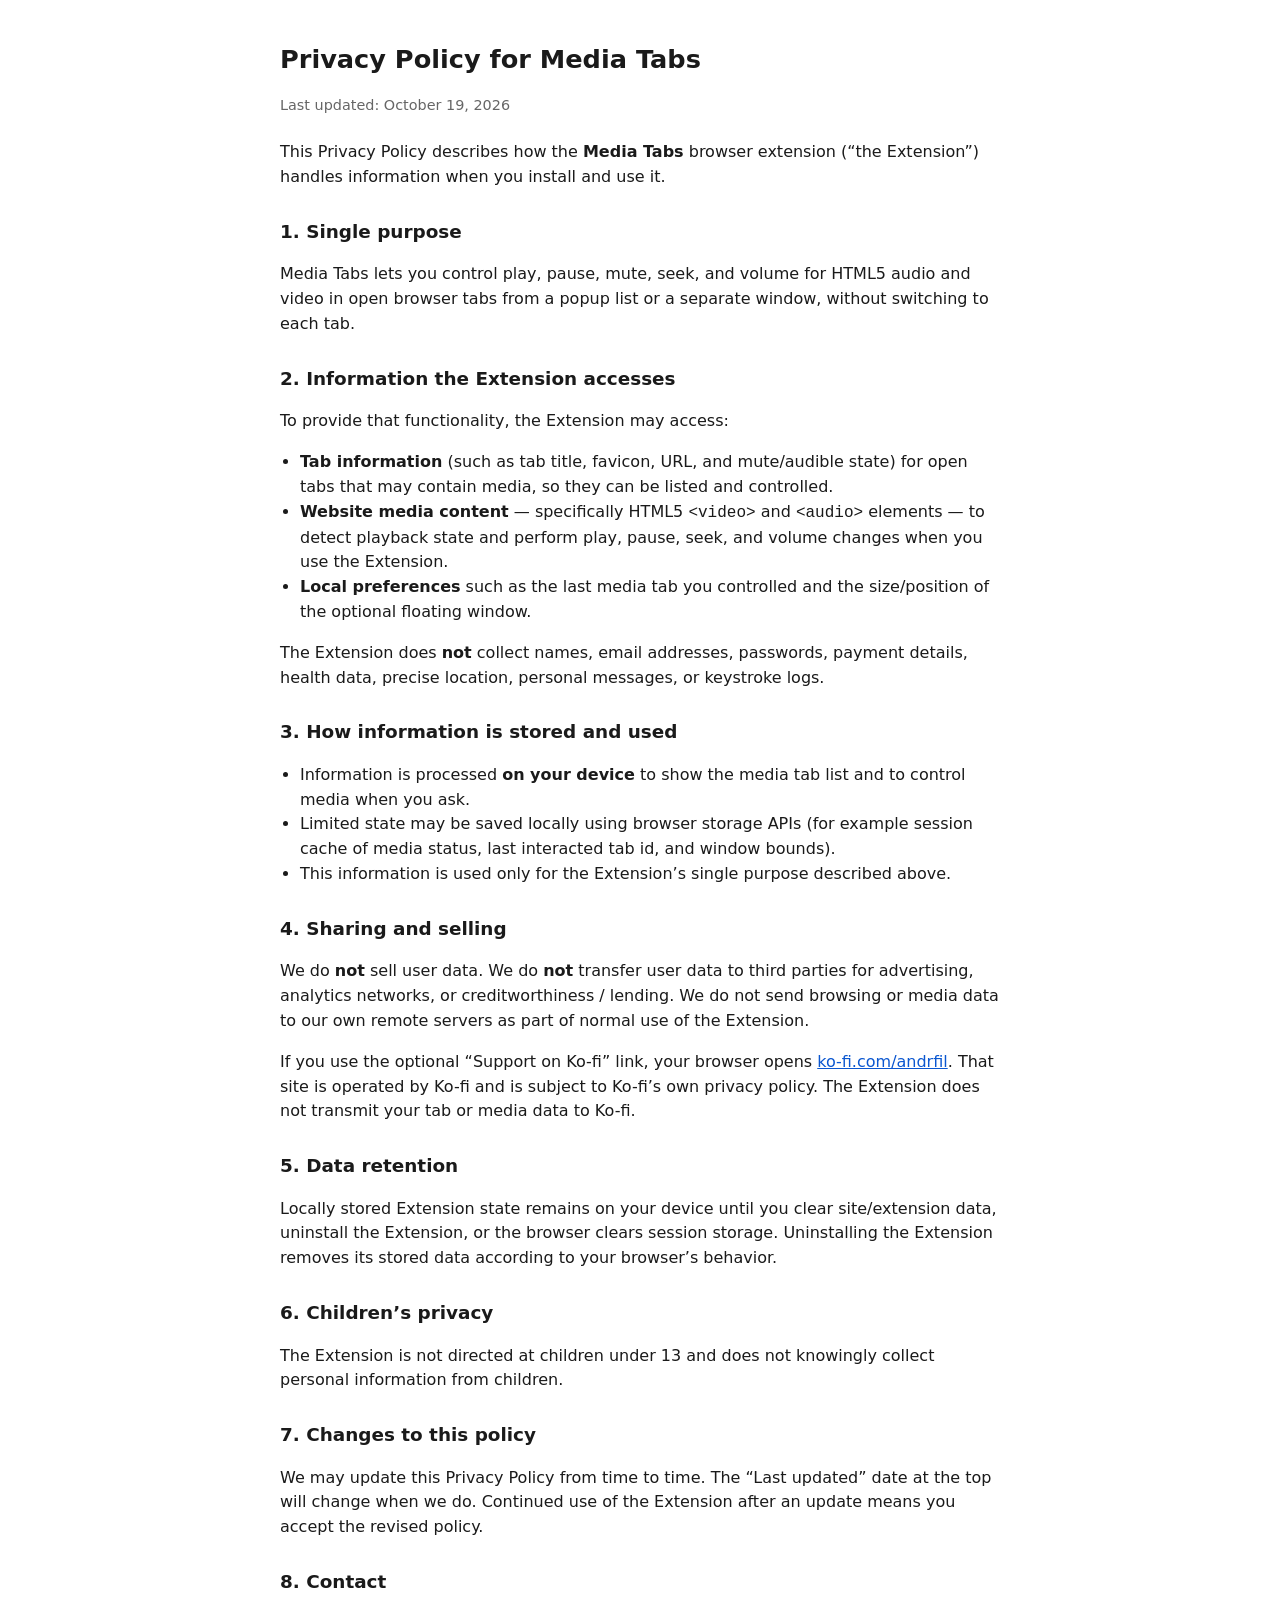
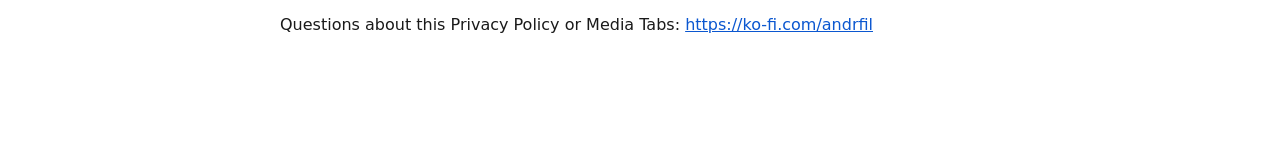
==== privacy-policy.html @ dac5727e "Initial Media Tabs extension with MIT license. Co-authored-by: Cursor <cursoragent@cursor.com>" ====
<!DOCTYPE html>
<html lang="en">
<head>
  <meta charset="UTF-8">
  <meta name="viewport" content="width=device-width, initial-scale=1.0">
  <title>Media Tabs — Privacy Policy</title>
  <style>
    body {
      max-width: 720px;
      margin: 40px auto;
      padding: 0 20px 60px;
      font: 16px/1.55 system-ui, -apple-system, "Segoe UI", sans-serif;
      color: #1a1a1a;
    }
    h1 { font-size: 1.6rem; margin-bottom: 0.25rem; }
    h2 { font-size: 1.15rem; margin-top: 1.75rem; }
    .meta { color: #666; font-size: 0.9rem; margin-bottom: 1.5rem; }
    ul { padding-left: 1.25rem; }
    a { color: #0b57d0; }
  </style>
</head>
<body>
  <h1>Privacy Policy for Media Tabs</h1>
  <p class="meta">Last updated: October 19, 2026</p>

  <p>
    This Privacy Policy describes how the <strong>Media Tabs</strong> browser extension
    (“the Extension”) handles information when you install and use it.
  </p>

  <h2>1. Single purpose</h2>
  <p>
    Media Tabs lets you control play, pause, mute, seek, and volume for HTML5 audio and
    video in open browser tabs from a popup list or a separate window, without switching
    to each tab.
  </p>

  <h2>2. Information the Extension accesses</h2>
  <p>To provide that functionality, the Extension may access:</p>
  <ul>
    <li>
      <strong>Tab information</strong> (such as tab title, favicon, URL, and mute/audible
      state) for open tabs that may contain media, so they can be listed and controlled.
    </li>
    <li>
      <strong>Website media content</strong> — specifically HTML5 <code>&lt;video&gt;</code>
      and <code>&lt;audio&gt;</code> elements — to detect playback state and perform
      play, pause, seek, and volume changes when you use the Extension.
    </li>
    <li>
      <strong>Local preferences</strong> such as the last media tab you controlled and the
      size/position of the optional floating window.
    </li>
  </ul>
  <p>
    The Extension does <strong>not</strong> collect names, email addresses, passwords,
    payment details, health data, precise location, personal messages, or keystroke logs.
  </p>

  <h2>3. How information is stored and used</h2>
  <ul>
    <li>
      Information is processed <strong>on your device</strong> to show the media tab list
      and to control media when you ask.
    </li>
    <li>
      Limited state may be saved locally using browser storage APIs (for example session
      cache of media status, last interacted tab id, and window bounds).
    </li>
    <li>
      This information is used only for the Extension’s single purpose described above.
    </li>
  </ul>

  <h2>4. Sharing and selling</h2>
  <p>
    We do <strong>not</strong> sell user data. We do <strong>not</strong> transfer user data
    to third parties for advertising, analytics networks, or creditworthiness / lending.
    We do not send browsing or media data to our own remote servers as part of normal use
    of the Extension.
  </p>
  <p>
    If you use the optional “Support on Ko-fi” link, your browser opens
    <a href="https://ko-fi.com/andrfil">ko-fi.com/andrfil</a>. That site is operated by
    Ko-fi and is subject to Ko-fi’s own privacy policy. The Extension does not transmit
    your tab or media data to Ko-fi.
  </p>

  <h2>5. Data retention</h2>
  <p>
    Locally stored Extension state remains on your device until you clear site/extension
    data, uninstall the Extension, or the browser clears session storage. Uninstalling
    the Extension removes its stored data according to your browser’s behavior.
  </p>

  <h2>6. Children’s privacy</h2>
  <p>
    The Extension is not directed at children under 13 and does not knowingly collect
    personal information from children.
  </p>

  <h2>7. Changes to this policy</h2>
  <p>
    We may update this Privacy Policy from time to time. The “Last updated” date at the
    top will change when we do. Continued use of the Extension after an update means you
    accept the revised policy.
  </p>

  <h2>8. Contact</h2>
  <p>
    Questions about this Privacy Policy or Media Tabs:
    <a href="https://ko-fi.com/andrfil">https://ko-fi.com/andrfil</a>
  </p>
</body>
</html>
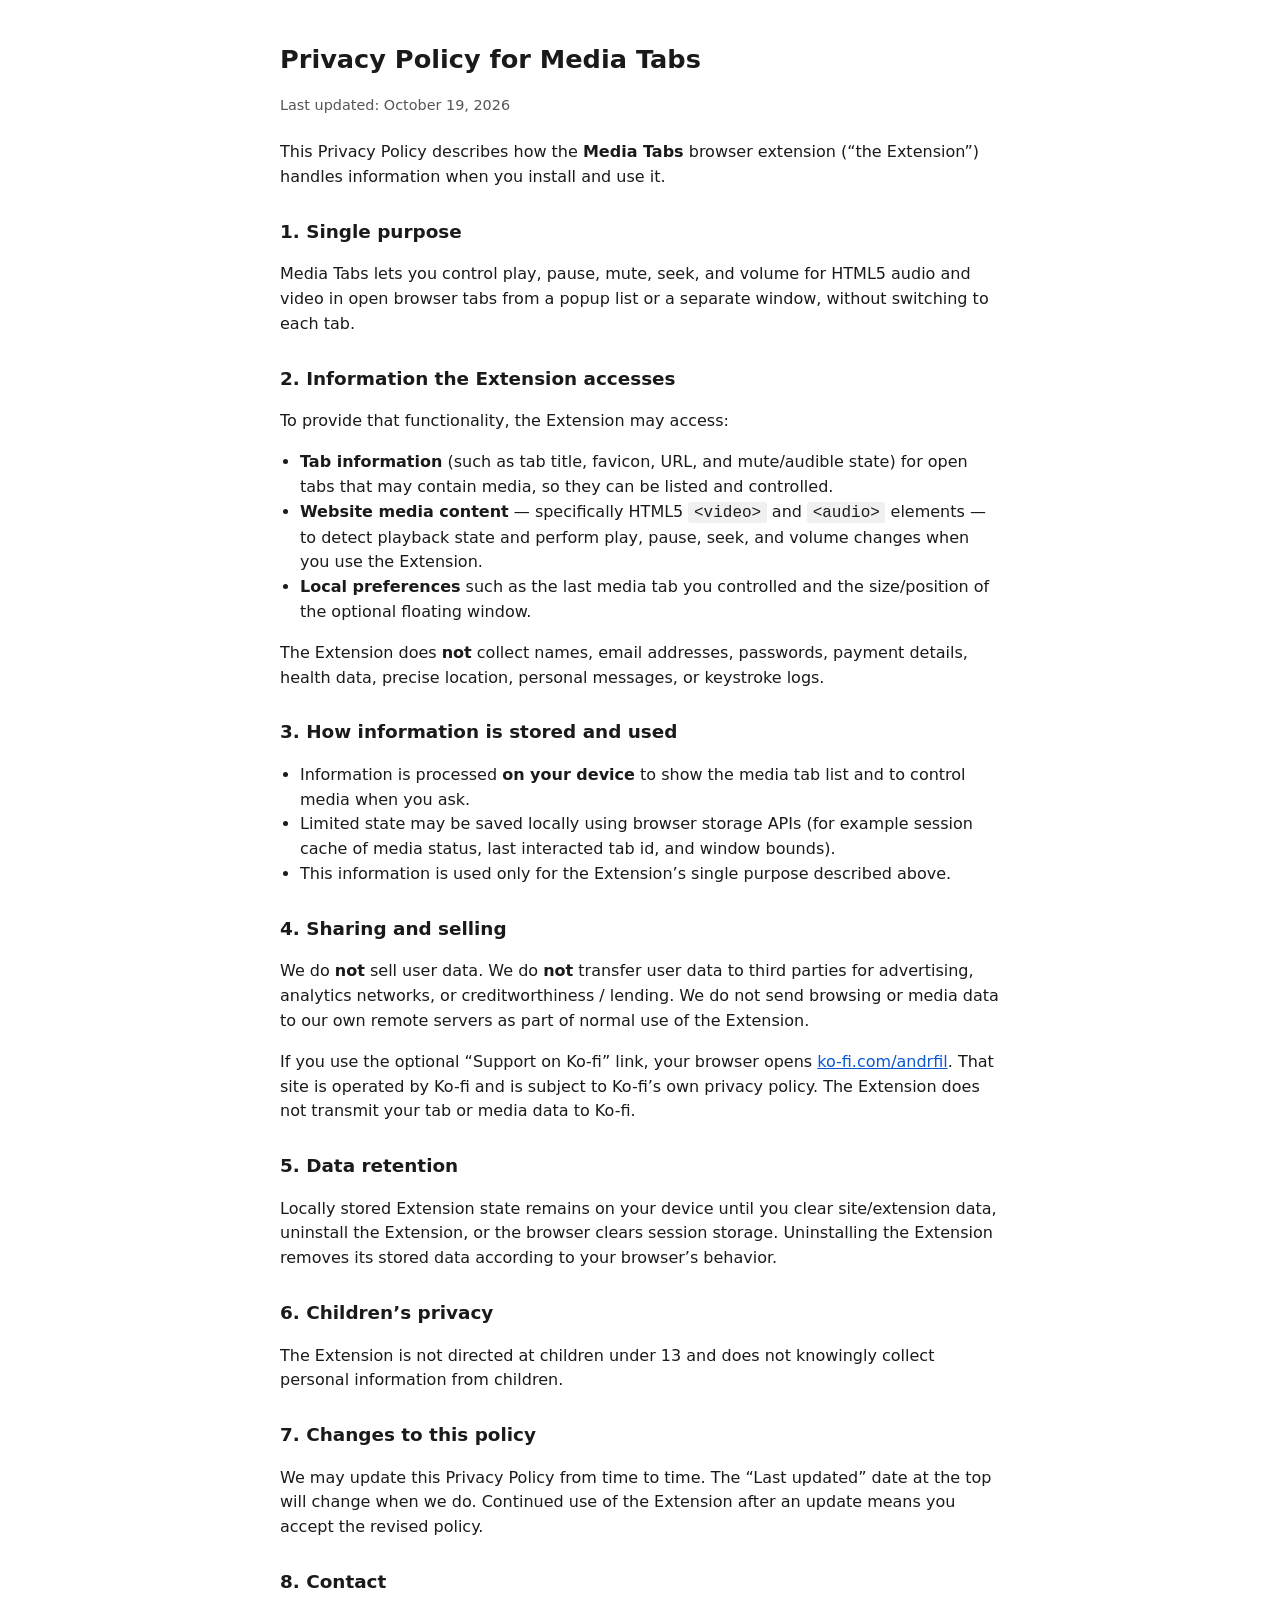
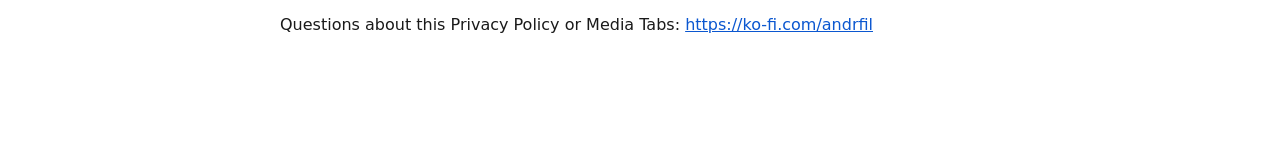
==== commit 8f00c0fc: "Force light background on Pages for readable text." ====
--- a/privacy-policy.html
+++ b/privacy-policy.html
@@ -4,19 +4,27 @@
   <meta charset="UTF-8">
   <meta name="viewport" content="width=device-width, initial-scale=1.0">
   <title>Media Tabs — Privacy Policy</title>
+  <meta name="color-scheme" content="light only">
   <style>
+    html {
+      color-scheme: light only;
+      background: #ffffff;
+    }
     body {
       max-width: 720px;
       margin: 40px auto;
       padding: 0 20px 60px;
       font: 16px/1.55 system-ui, -apple-system, "Segoe UI", sans-serif;
       color: #1a1a1a;
+      background: #ffffff;
     }
+    h1, h2, p, li, strong { color: #1a1a1a; }
     h1 { font-size: 1.6rem; margin-bottom: 0.25rem; }
     h2 { font-size: 1.15rem; margin-top: 1.75rem; }
-    .meta { color: #666; font-size: 0.9rem; margin-bottom: 1.5rem; }
+    .meta { color: #555555; font-size: 0.9rem; margin-bottom: 1.5rem; }
     ul { padding-left: 1.25rem; }
     a { color: #0b57d0; }
+    code { background: #f0f0f0; color: #1a1a1a; padding: 0.1em 0.35em; border-radius: 3px; }
   </style>
 </head>
 <body>
